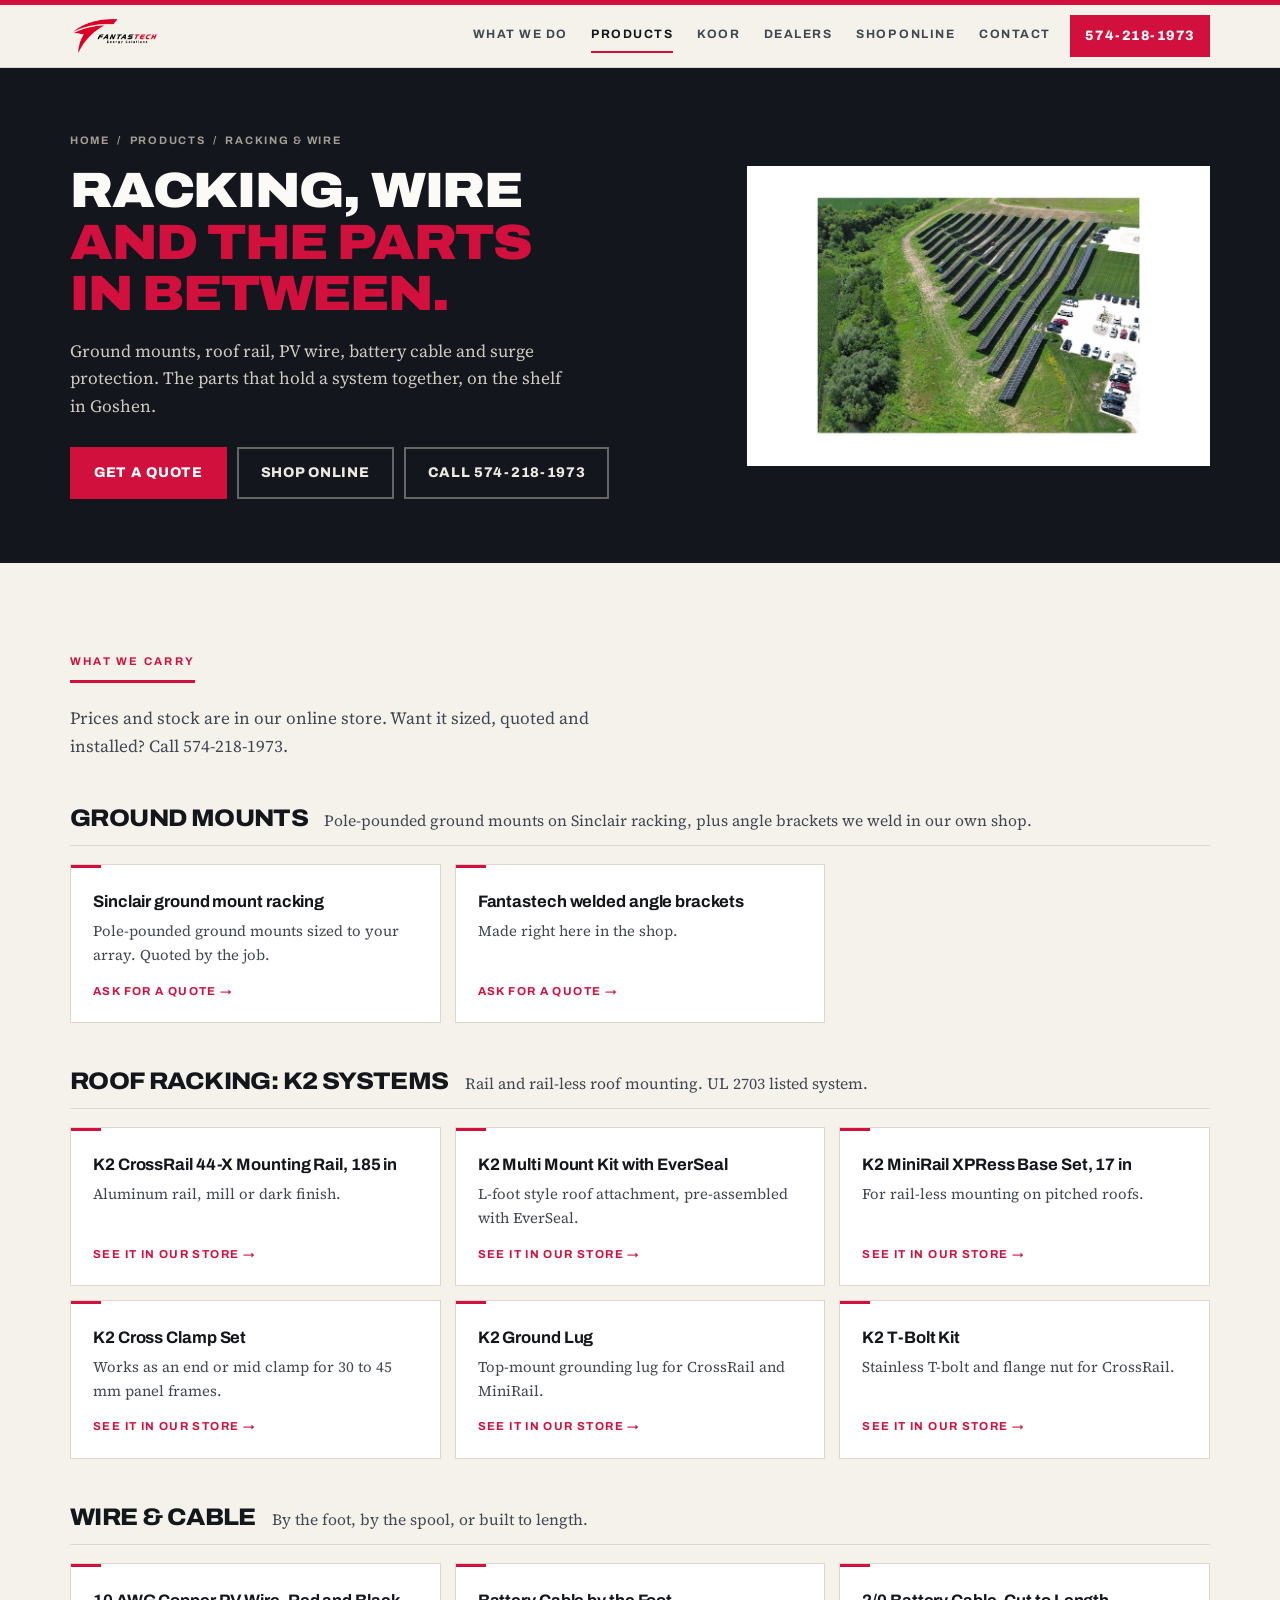
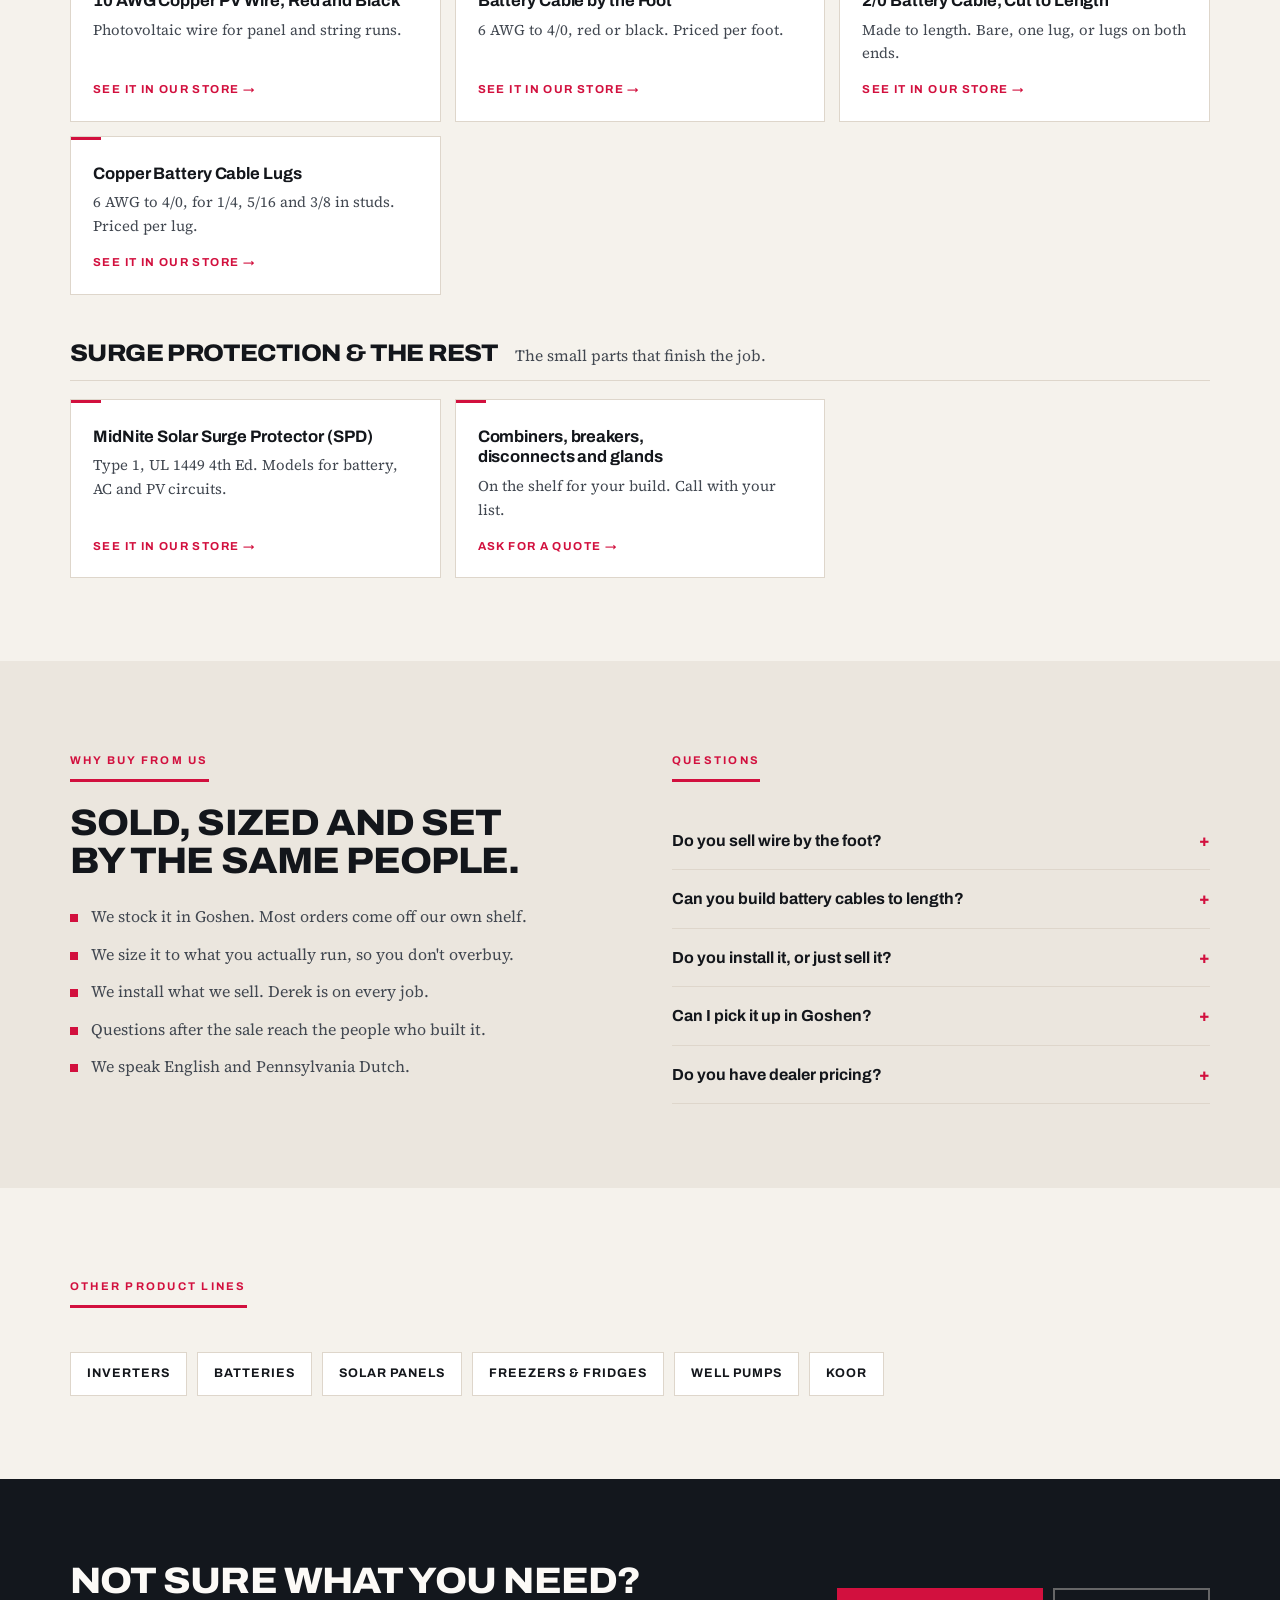
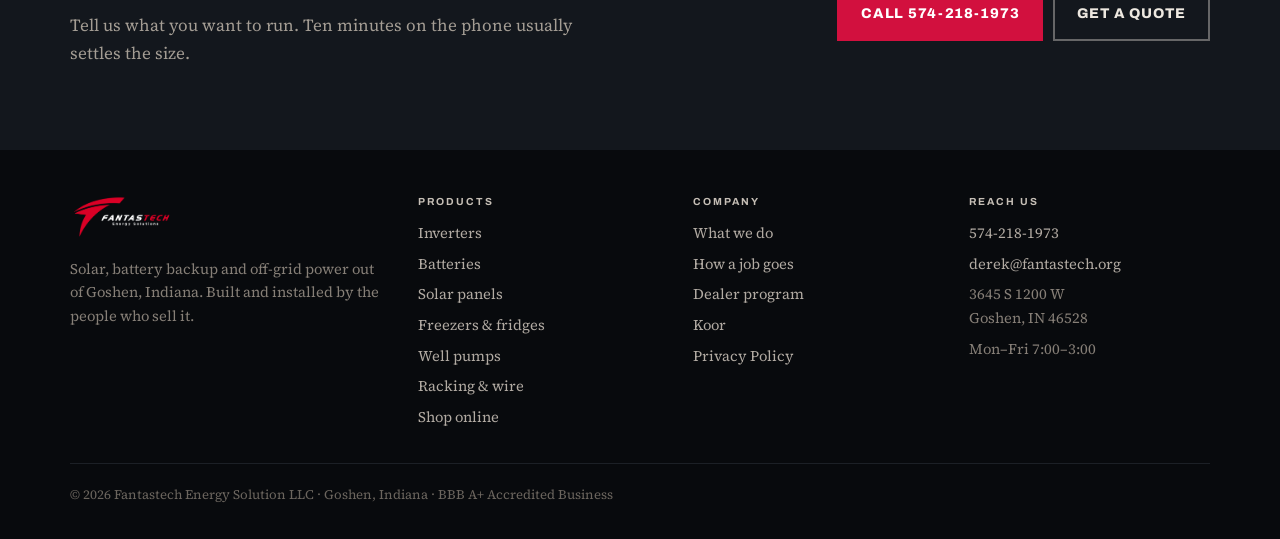
==== racking-wire.html @ 42790574 "Product pages: inverters, batteries, panels, freezers and fridges, well pumps, racking and wire Six " ====
<!DOCTYPE html>
<html lang="en">
<head>
<meta charset="utf-8">
<meta name="viewport" content="width=device-width,initial-scale=1,viewport-fit=cover">
<title>Solar Racking, PV Wire &amp; Battery Cable | Fantastech Energy, Goshen IN</title>
<meta name="description" content="Ground mount and roof racking (Sinclair, K2), PV wire, battery cable by the foot, lugs, surge protection, breakers and disconnects. On the shelf at Fantastech Energy in Goshen, Indiana.">
<link rel="canonical" href="https://fantastechenergy.com/racking-wire.html">
<meta name="robots" content="index,follow,max-image-preview:large">
<meta name="theme-color" content="#D2103E">
<meta name="geo.region" content="US-IN">
<meta name="geo.placename" content="Goshen, Indiana">
<link rel="icon" href="img/logo.png">
<meta property="og:type" content="website">
<meta property="og:site_name" content="Fantastech Energy">
<meta property="og:url" content="https://fantastechenergy.com/racking-wire.html">
<meta property="og:title" content="Solar Racking, PV Wire &amp; Battery Cable | Fantastech Energy, Goshen IN">
<meta property="og:description" content="Ground mount and roof racking (Sinclair, K2), PV wire, battery cable by the foot, lugs, surge protection, breakers and disconnects. On the shelf at Fantastech Energy in Goshen, Indiana.">
<meta property="og:image" content="https://fantastechenergy.com/img/sinclair-c-channel.jpg">
<meta name="twitter:card" content="summary_large_image">
<script type="application/ld+json">
{
 "@context": "https://schema.org",
 "@graph": [
  {
   "@type": "CollectionPage",
   "@id": "https://fantastechenergy.com/racking-wire.html#page",
   "url": "https://fantastechenergy.com/racking-wire.html",
   "name": "Solar Racking, PV Wire & Battery Cable | Fantastech Energy, Goshen IN",
   "description": "Ground mount and roof racking (Sinclair, K2), PV wire, battery cable by the foot, lugs, surge protection, breakers and disconnects. On the shelf at Fantastech Energy in Goshen, Indiana.",
   "isPartOf": {
    "@id": "https://fantastechenergy.com/#website"
   },
   "provider": {
    "@id": "https://fantastechenergy.com/#business"
   },
   "mainEntity": {
    "@type": "ItemList",
    "name": "Racking & wire",
    "numberOfItems": 11,
    "itemListElement": [
     {
      "@type": "ListItem",
      "position": 1,
      "name": "K2 CrossRail 44-X Mounting Rail, 185 in",
      "url": "https://solartimetracker.com/product/k2-crossrail-44-x-mounting-rail-185-in-mill-or-dark/"
     },
     {
      "@type": "ListItem",
      "position": 2,
      "name": "K2 Multi Mount Kit with EverSeal",
      "url": "https://solartimetracker.com/product/k2-multi-mount-kit-with-everseal-mill/"
     },
     {
      "@type": "ListItem",
      "position": 3,
      "name": "K2 MiniRail XPRess Base Set, 17 in",
      "url": "https://solartimetracker.com/product/k2-minirail-xpress-base-set-17-in-mill/"
     },
     {
      "@type": "ListItem",
      "position": 4,
      "name": "K2 Cross Clamp Set",
      "url": "https://solartimetracker.com/product/k2-cross-clamp-set-end-mid-clamp-30-45mm-mill/"
     },
     {
      "@type": "ListItem",
      "position": 5,
      "name": "K2 Ground Lug",
      "url": "https://solartimetracker.com/product/k2-ground-lug-13mm-hex-set/"
     },
     {
      "@type": "ListItem",
      "position": 6,
      "name": "K2 T-Bolt Kit",
      "url": "https://solartimetracker.com/product/k2-t-bolt-kit-13x25mm-with-flange-nut/"
     },
     {
      "@type": "ListItem",
      "position": 7,
      "name": "10 AWG Copper PV Wire, Red and Black",
      "url": "https://solartimetracker.com/product/10-awg-copper-pv-wire-black-and-red/"
     },
     {
      "@type": "ListItem",
      "position": 8,
      "name": "Battery Cable by the Foot",
      "url": "https://solartimetracker.com/product/battery-cable-by-the-foot-6-awg-to-4-0-awg-red-or-black/"
     },
     {
      "@type": "ListItem",
      "position": 9,
      "name": "2/0 Battery Cable, Cut to Length",
      "url": "https://solartimetracker.com/product/2-0-awg-battery-cable-cut-to-length/"
     },
     {
      "@type": "ListItem",
      "position": 10,
      "name": "Copper Battery Cable Lugs",
      "url": "https://solartimetracker.com/product/copper-battery-cable-lugs-6-awg-to-4-0-awg/"
     },
     {
      "@type": "ListItem",
      "position": 11,
      "name": "MidNite Solar Surge Protector (SPD)",
      "url": "https://solartimetracker.com/product/midnite-solar-surge-protector-spd-115-vdc-300-vac-300-vdc-or-600-vdc/"
     }
    ]
   }
  },
  {
   "@type": "WebSite",
   "@id": "https://fantastechenergy.com/#website",
   "url": "https://fantastechenergy.com/",
   "name": "Fantastech Energy"
  },
  {
   "@type": "BreadcrumbList",
   "itemListElement": [
    {
     "@type": "ListItem",
     "position": 1,
     "name": "Home",
     "item": "https://fantastechenergy.com/"
    },
    {
     "@type": "ListItem",
     "position": 2,
     "name": "Products",
     "item": "https://fantastechenergy.com/#lines"
    },
    {
     "@type": "ListItem",
     "position": 3,
     "name": "Racking & wire",
     "item": "https://fantastechenergy.com/racking-wire.html"
    }
   ]
  },
  {
   "@type": "FAQPage",
   "mainEntity": [
    {
     "@type": "Question",
     "name": "Do you sell wire by the foot?",
     "acceptedAnswer": {
      "@type": "Answer",
      "text": "Yes. Battery cable from 6 AWG to 4/0 and PV wire by the foot or the spool."
     }
    },
    {
     "@type": "Question",
     "name": "Can you build battery cables to length?",
     "acceptedAnswer": {
      "@type": "Answer",
      "text": "Yes. 2/0 cable cut to length with lugs crimped on, ready to install."
     }
    },
    {
     "@type": "Question",
     "name": "Do you install it, or just sell it?",
     "acceptedAnswer": {
      "@type": "Answer",
      "text": "Both. We design and install in Elkhart, LaGrange, Noble and Kosciusko counties, and we ship equipment nationwide."
     }
    },
    {
     "@type": "Question",
     "name": "Can I pick it up in Goshen?",
     "acceptedAnswer": {
      "@type": "Answer",
      "text": "Yes. Our shop and warehouse is at 3645 S 1200 W, Goshen, IN 46528, open Monday to Friday, 7:00 AM to 3:00 PM. Saturday by appointment."
     }
    },
    {
     "@type": "Question",
     "name": "Do you have dealer pricing?",
     "acceptedAnswer": {
      "@type": "Answer",
      "text": "Yes. Installers and resellers can apply for tiered dealer pricing: entry wholesale, wholesale and distributor. Call 574-218-1973 or use the form on our home page."
     }
    }
   ]
  }
 ]
}
</script>
<link rel="preconnect" href="https://fonts.googleapis.com">
<link rel="preconnect" href="https://fonts.gstatic.com" crossorigin>
<link rel="stylesheet" href="https://fonts.googleapis.com/css2?family=Archivo:wdth,wght@100..115,400..900&family=Source+Serif+4:opsz,wght@8..60,400;8..60,600&display=swap">
<link rel="stylesheet" href="products.css">
</head>
<body>
<div class="topline"></div>
<header>
  <div class="wrap bar">
    <a class="home" href="/" aria-label="Fantastech Energy home"><img class="lg-light" src="img/logo.png" alt="Fantastech Energy"><img class="lg-dark" src="img/logo-white.png" alt="Fantastech Energy"></a>
    <nav>
      <a href="/#work">What We Do</a>
      <a href="/#lines" aria-current="page">Products</a>
      <a href="/#koor">Koor</a>
      <a href="/#dealers">Dealers</a>
      <a href="https://solartimetracker.com/solar-products/">Shop Online</a>
      <a href="/#contact">Contact</a>
    </nav>
    <a class="tel" href="tel:5742181973">574&#8209;218&#8209;1973</a>
  </div>
</header>

<section class="phero">
  <div class="wrap">
    <div>
      <div class="crumbs"><a href="/">Home</a> &nbsp;/&nbsp; <a href="/#lines">Products</a> &nbsp;/&nbsp; Racking &amp; wire</div>
      <h1>Racking, wire<span>And the parts in between.</span></h1>
      <p class="sub">Ground mounts, roof rail, PV wire, battery cable and surge protection. The parts that hold a system together, on the shelf in Goshen.</p>
      <div class="ctas">
        <a class="btn btn-p" href="/#contact">Get a quote</a>
        <a class="btn btn-o" href="https://solartimetracker.com/product-category/racking-mounting/" rel="noopener">Shop online</a>
        <a class="btn btn-o" href="tel:5742181973">Call 574-218-1973</a>
      </div>
    </div>
    <div class="pic"><img src="img/sinclair-c-channel.jpg" alt="Ground mount solar array on Sinclair racking"></div>
  </div>
</section>

<section class="sec">
  <div class="wrap">
    <div class="tag">What we carry</div>
    <p class="lede" style="margin-top:0">Prices and stock are in our online store. Want it sized, quoted and installed? Call 574-218-1973.</p>
    <div class="brandgroup">
      <div class="brandhead"><h2>Ground mounts</h2><p>Pole-pounded ground mounts on Sinclair racking, plus angle brackets we weld in our own shop.</p></div>
      <div class="models">
        <div class="model">
          <h3>Sinclair ground mount racking</h3>
          <p>Pole-pounded ground mounts sized to your array. Quoted by the job.</p>
          <a class="go" href="/#contact">Ask for a quote &rarr;</a>
        </div>
        <div class="model">
          <h3>Fantastech welded angle brackets</h3>
          <p>Made right here in the shop.</p>
          <a class="go" href="/#contact">Ask for a quote &rarr;</a>
        </div>
      </div>
    </div>
    <div class="brandgroup">
      <div class="brandhead"><h2>Roof racking: K2 Systems</h2><p>Rail and rail-less roof mounting. UL 2703 listed system.</p></div>
      <div class="models">
        <div class="model">
          <h3>K2 CrossRail 44-X Mounting Rail, 185 in</h3>
          <p>Aluminum rail, mill or dark finish.</p>
          <a class="go" href="https://solartimetracker.com/product/k2-crossrail-44-x-mounting-rail-185-in-mill-or-dark/" rel="noopener">See it in our store &rarr;</a>
        </div>
        <div class="model">
          <h3>K2 Multi Mount Kit with EverSeal</h3>
          <p>L-foot style roof attachment, pre-assembled with EverSeal.</p>
          <a class="go" href="https://solartimetracker.com/product/k2-multi-mount-kit-with-everseal-mill/" rel="noopener">See it in our store &rarr;</a>
        </div>
        <div class="model">
          <h3>K2 MiniRail XPRess Base Set, 17 in</h3>
          <p>For rail-less mounting on pitched roofs.</p>
          <a class="go" href="https://solartimetracker.com/product/k2-minirail-xpress-base-set-17-in-mill/" rel="noopener">See it in our store &rarr;</a>
        </div>
        <div class="model">
          <h3>K2 Cross Clamp Set</h3>
          <p>Works as an end or mid clamp for 30 to 45 mm panel frames.</p>
          <a class="go" href="https://solartimetracker.com/product/k2-cross-clamp-set-end-mid-clamp-30-45mm-mill/" rel="noopener">See it in our store &rarr;</a>
        </div>
        <div class="model">
          <h3>K2 Ground Lug</h3>
          <p>Top-mount grounding lug for CrossRail and MiniRail.</p>
          <a class="go" href="https://solartimetracker.com/product/k2-ground-lug-13mm-hex-set/" rel="noopener">See it in our store &rarr;</a>
        </div>
        <div class="model">
          <h3>K2 T-Bolt Kit</h3>
          <p>Stainless T-bolt and flange nut for CrossRail.</p>
          <a class="go" href="https://solartimetracker.com/product/k2-t-bolt-kit-13x25mm-with-flange-nut/" rel="noopener">See it in our store &rarr;</a>
        </div>
      </div>
    </div>
    <div class="brandgroup">
      <div class="brandhead"><h2>Wire &amp; cable</h2><p>By the foot, by the spool, or built to length.</p></div>
      <div class="models">
        <div class="model">
          <h3>10 AWG Copper PV Wire, Red and Black</h3>
          <p>Photovoltaic wire for panel and string runs.</p>
          <a class="go" href="https://solartimetracker.com/product/10-awg-copper-pv-wire-black-and-red/" rel="noopener">See it in our store &rarr;</a>
        </div>
        <div class="model">
          <h3>Battery Cable by the Foot</h3>
          <p>6 AWG to 4/0, red or black. Priced per foot.</p>
          <a class="go" href="https://solartimetracker.com/product/battery-cable-by-the-foot-6-awg-to-4-0-awg-red-or-black/" rel="noopener">See it in our store &rarr;</a>
        </div>
        <div class="model">
          <h3>2/0 Battery Cable, Cut to Length</h3>
          <p>Made to length. Bare, one lug, or lugs on both ends.</p>
          <a class="go" href="https://solartimetracker.com/product/2-0-awg-battery-cable-cut-to-length/" rel="noopener">See it in our store &rarr;</a>
        </div>
        <div class="model">
          <h3>Copper Battery Cable Lugs</h3>
          <p>6 AWG to 4/0, for 1/4, 5/16 and 3/8 in studs. Priced per lug.</p>
          <a class="go" href="https://solartimetracker.com/product/copper-battery-cable-lugs-6-awg-to-4-0-awg/" rel="noopener">See it in our store &rarr;</a>
        </div>
      </div>
    </div>
    <div class="brandgroup">
      <div class="brandhead"><h2>Surge protection &amp; the rest</h2><p>The small parts that finish the job.</p></div>
      <div class="models">
        <div class="model">
          <h3>MidNite Solar Surge Protector (SPD)</h3>
          <p>Type 1, UL 1449 4th Ed. Models for battery, AC and PV circuits.</p>
          <a class="go" href="https://solartimetracker.com/product/midnite-solar-surge-protector-spd-115-vdc-300-vac-300-vdc-or-600-vdc/" rel="noopener">See it in our store &rarr;</a>
        </div>
        <div class="model">
          <h3>Combiners, breakers, disconnects and glands</h3>
          <p>On the shelf for your build. Call with your list.</p>
          <a class="go" href="/#contact">Ask for a quote &rarr;</a>
        </div>
      </div>
    </div>
  </div>
</section>

<section class="sec why">
  <div class="wrap split">
    <div>
      <div class="tag">Why buy from us</div>
      <h2>Sold, sized and set<br>by the same people.</h2>
      <ul class="checks">
        <li>We stock it in Goshen. Most orders come off our own shelf.</li>
        <li>We size it to what you actually run, so you don&#x27;t overbuy.</li>
        <li>We install what we sell. Derek is on every job.</li>
        <li>Questions after the sale reach the people who built it.</li>
        <li>We speak English and Pennsylvania Dutch.</li>
      </ul>
    </div>
    <div>
      <div class="tag">Questions</div>
      <div class="faq">
        <details><summary>Do you sell wire by the foot?</summary><p>Yes. Battery cable from 6 AWG to 4/0 and PV wire by the foot or the spool.</p></details>
        <details><summary>Can you build battery cables to length?</summary><p>Yes. 2/0 cable cut to length with lugs crimped on, ready to install.</p></details>
        <details><summary>Do you install it, or just sell it?</summary><p>Both. We design and install in Elkhart, LaGrange, Noble and Kosciusko counties, and we ship equipment nationwide.</p></details>
        <details><summary>Can I pick it up in Goshen?</summary><p>Yes. Our shop and warehouse is at 3645 S 1200 W, Goshen, IN 46528, open Monday to Friday, 7:00 AM to 3:00 PM. Saturday by appointment.</p></details>
        <details><summary>Do you have dealer pricing?</summary><p>Yes. Installers and resellers can apply for tiered dealer pricing: entry wholesale, wholesale and distributor. Call 574-218-1973 or use the form on our home page.</p></details>
      </div>
    </div>
  </div>
</section>

<section class="sec">
  <div class="wrap">
    <div class="tag">Other product lines</div>
    <div class="others">
      <a href="solar-inverters.html">Inverters</a>
      <a href="solar-batteries.html">Batteries</a>
      <a href="solar-panels.html">Solar panels</a>
      <a href="solar-freezers-refrigerators.html">Freezers &amp; fridges</a>
      <a href="solar-well-pumps.html">Well pumps</a>
      <a href="https://koorusa.com/" rel="noopener">Koor</a>
    </div>
  </div>
</section>

<section class="sec callband">
  <div class="wrap">
    <div>
      <h2>Not sure what you need?</h2>
      <p>Tell us what you want to run. Ten minutes on the phone usually settles the size.</p>
    </div>
    <div class="ctas" style="margin-top:0">
      <a class="btn btn-p" href="tel:5742181973">Call 574-218-1973</a>
      <a class="btn btn-o" href="/#contact">Get a quote</a>
    </div>
  </div>
</section>

<footer class="site">
  <div class="wrap">
    <div class="cols">
      <div>
        <img src="img/logo-white.png" alt="Fantastech Energy">
        <p>Solar, battery backup and off-grid power out of Goshen, Indiana. Built and installed by the people who sell it.</p>
      </div>
      <div>
        <h4>Products</h4>
        <ul>
          <li><a href="solar-inverters.html">Inverters</a></li>
          <li><a href="solar-batteries.html">Batteries</a></li>
          <li><a href="solar-panels.html">Solar panels</a></li>
          <li><a href="solar-freezers-refrigerators.html">Freezers &amp; fridges</a></li>
          <li><a href="solar-well-pumps.html">Well pumps</a></li>
          <li><a href="racking-wire.html">Racking &amp; wire</a></li>
          <li><a href="https://solartimetracker.com/solar-products/">Shop online</a></li>
        </ul>
      </div>
      <div>
        <h4>Company</h4>
        <ul>
          <li><a href="/#work">What we do</a></li>
          <li><a href="/#how">How a job goes</a></li>
          <li><a href="/#dealers">Dealer program</a></li>
          <li><a href="https://koorusa.com/">Koor</a></li>
          <li><a href="privacy.html">Privacy Policy</a></li>
        </ul>
      </div>
      <div>
        <h4>Reach us</h4>
        <ul>
          <li><a href="tel:5742181973">574-218-1973</a></li>
          <li><a href="mailto:derek@fantastech.org">derek@fantastech.org</a></li>
          <li>3645 S 1200 W<br>Goshen, IN 46528</li>
          <li>Mon–Fri 7:00–3:00</li>
        </ul>
      </div>
    </div>
    <div class="legal">© 2026 Fantastech Energy Solution LLC · Goshen, Indiana · BBB A+ Accredited Business</div>
  </div>
</footer>
</body>
</html>
---- products.css ----
/* Shared look for the product pages. Colors, type and header/footer match index.html. */
:root{
  --paper:#F5F2EC;
  --surface:#FFFFFF;
  --sunk:#EBE6DE;
  --ink:#13161B;
  --ink-2:#414750;
  --muted:#756F67;
  --line:#DED6CB;
  --red:#D2103E;
  --red-deep:#A00B2E;
  --steel:#13171D;
  --steel-2:#1D232B;
  --on-steel:#EDE8E0;
  --on-steel-2:#A49D94;
  --amber:#E3A13C;
  --lift:0 1px 0 var(--line),0 14px 30px -20px rgba(19,22,27,.5);
}
@media (prefers-color-scheme:dark){
  :root:not([data-theme="light"]){
    --paper:#0F1216;--surface:#161A20;--sunk:#1B2027;
    --ink:#EDE8E0;--ink-2:#BDB6AD;--muted:#8E877F;
    --line:#2A3038;
    --red:#F0426B;--red-deep:#D2103E;
    --steel:#090B0E;--steel-2:#14181E;
    --on-steel:#EDE8E0;--on-steel-2:#8E877F;--amber:#E3A13C;
    --lift:0 1px 0 var(--line),0 16px 34px -22px rgba(0,0,0,.9);
  }
}
:root[data-theme="dark"]{
  --paper:#0F1216;--surface:#161A20;--sunk:#1B2027;
  --ink:#EDE8E0;--ink-2:#BDB6AD;--muted:#8E877F;
  --line:#2A3038;
  --red:#F0426B;--red-deep:#D2103E;
  --steel:#090B0E;--steel-2:#14181E;
  --on-steel:#EDE8E0;--on-steel-2:#8E877F;--amber:#E3A13C;
  --lift:0 1px 0 var(--line),0 16px 34px -22px rgba(0,0,0,.9);
}
html{color-scheme:light dark}
*{box-sizing:border-box}
body{
  margin:0;background:var(--paper);color:var(--ink);
  font-family:"Source Serif 4",Georgia,serif;font-size:17px;line-height:1.6;
  -webkit-font-smoothing:antialiased;
}
img{max-width:100%;display:block}
a{color:inherit}
::selection{background:var(--red);color:#fff}
h1,h2,h3,h4,nav,.btn,.crumbs,.model .go,.brandhead{font-family:Archivo,"Helvetica Neue",Arial,sans-serif}
h1,h2,h3{margin:0;text-wrap:balance;line-height:1.04;letter-spacing:-.025em}
h1{font-weight:900;font-variation-settings:"wdth" 112;font-size:clamp(1.9rem,4.4vw,3.1rem);text-transform:uppercase}
h2{font-weight:800;font-variation-settings:"wdth" 108;font-size:clamp(1.5rem,3.4vw,2.3rem);text-transform:uppercase}
h3{font-weight:700;font-size:1.04rem;line-height:1.25;letter-spacing:-.006em}
p{margin:0}
.wrap{width:100%;max-width:1180px;margin-inline:auto;padding-inline:20px}
.sec{padding-block:clamp(48px,6.5vw,88px)}
.tag{
  font-family:Archivo,sans-serif;font-weight:700;font-size:.7rem;letter-spacing:.2em;
  text-transform:uppercase;color:var(--red);display:inline-block;
  padding-bottom:9px;border-bottom:3px solid var(--red);margin-bottom:22px;
}
.lede{font-size:1.07rem;color:var(--ink-2);max-width:62ch;margin-top:16px}

/* header */
.topline{height:5px;background:var(--red)}
header{
  position:sticky;top:0;z-index:60;
  background:color-mix(in srgb,var(--paper) 92%,transparent);
  backdrop-filter:saturate(1.5) blur(12px);
  border-bottom:1px solid var(--line);
}
.bar{display:flex;align-items:center;gap:20px;padding-block:10px}
.bar .home img{height:40px;width:auto}
.lg-dark{display:none}
@media (prefers-color-scheme:dark){:root:not([data-theme="light"]) .lg-light{display:none}:root:not([data-theme="light"]) .lg-dark{display:block}}
:root[data-theme="dark"] .lg-light{display:none}
:root[data-theme="dark"] .lg-dark{display:block}
nav{display:flex;gap:24px;margin-left:auto}
nav a{
  font-weight:700;font-size:.76rem;letter-spacing:.12em;text-transform:uppercase;
  text-decoration:none;color:var(--ink-2);padding-block:6px;
  border-bottom:2px solid transparent;transition:color .15s,border-color .15s;
}
nav a:hover,nav a[aria-current]{color:var(--ink);border-bottom-color:var(--red)}
nav a{white-space:nowrap}
@media (max-width:1180px){nav{gap:15px}nav a{font-size:.68rem;letter-spacing:.08em}}
.tel{
  font-family:Archivo,sans-serif;font-weight:800;font-size:.85rem;letter-spacing:.04em;background:var(--red);color:#fff;
  text-decoration:none;padding:10px 15px;white-space:nowrap;
}
.tel:hover{background:var(--red-deep)}
@media (max-width:900px){nav{display:none}.bar .tel{margin-left:auto}}

/* page hero */
.phero{background:var(--steel);color:var(--on-steel)}
.phero .wrap{display:grid;grid-template-columns:minmax(0,1.15fr) minmax(0,.85fr);gap:clamp(24px,4vw,60px);align-items:center;padding-block:clamp(34px,5vw,64px)}
@media (max-width:860px){.phero .wrap{grid-template-columns:minmax(0,1fr)}}
.crumbs{font-weight:700;font-size:.68rem;letter-spacing:.16em;text-transform:uppercase;color:var(--on-steel-2);margin-bottom:16px}
.crumbs a{color:var(--on-steel-2);text-decoration:none}
.crumbs a:hover{color:#fff}
.phero h1{color:#FCFAF7}
.phero h1 span{display:block;color:var(--red)}
.phero .sub{color:#CFC9C1;font-size:1.08rem;margin-top:18px;max-width:56ch}
.phero .pic{background:#fff;display:flex;align-items:center;justify-content:center;padding:22px;height:300px}
.phero .pic img{max-height:100%;width:auto;object-fit:contain}
.phero .pic.full{padding:0}
.phero .pic.full img{width:100%;height:100%;object-fit:cover}
.ctas{display:flex;gap:10px;flex-wrap:wrap;margin-top:26px}
.btn{
  font-weight:800;font-size:.88rem;letter-spacing:.05em;
  text-transform:uppercase;padding:13px 22px;text-decoration:none;display:inline-block;
  border:2px solid transparent;transition:background .15s,border-color .15s,color .15s;
}
.btn-p{background:var(--red);color:#fff}
.btn-p:hover{background:var(--red-deep)}
.btn-o{border-color:rgba(237,232,224,.38);color:#EDE8E0}
.btn-o:hover{border-color:#EDE8E0;background:rgba(255,255,255,.08)}
.btn-d{border-color:var(--ink);color:var(--ink)}
.btn-d:hover{background:var(--ink);color:var(--paper)}

/* model lists */
.brandgroup{margin-top:46px}
.brandgroup:first-of-type{margin-top:36px}
.brandhead{display:flex;flex-wrap:wrap;align-items:baseline;gap:8px 16px;padding-bottom:12px;border-bottom:1px solid var(--line)}
.brandhead h2{font-size:clamp(1.15rem,2.3vw,1.5rem)}
.brandhead p{font-family:"Source Serif 4",Georgia,serif;font-size:.98rem;color:var(--ink-2);flex:1 1 320px}
.models{display:grid;grid-template-columns:repeat(3,1fr);gap:14px;margin-top:18px}
@media (max-width:940px){.models{grid-template-columns:repeat(2,1fr)}}
@media (max-width:600px){.models{grid-template-columns:1fr}}
.model{background:var(--surface);border:1px solid var(--line);padding:22px 22px 20px;display:flex;flex-direction:column;position:relative}
.model::before{content:"";position:absolute;top:0;left:0;width:30px;height:3px;background:var(--red)}
.model h3{padding-top:4px}
.model p{font-size:.93rem;color:var(--ink-2);margin-top:8px;flex:1}
.model .go{
  margin-top:14px;font-weight:700;font-size:.72rem;letter-spacing:.12em;text-transform:uppercase;
  color:var(--red);text-decoration:none;align-self:flex-start;border-bottom:2px solid transparent;
}
.model .go:hover{border-bottom-color:var(--red)}

/* why us + faq */
.why{background:var(--sunk)}
.split{display:grid;grid-template-columns:1fr 1fr;gap:clamp(30px,5vw,70px);align-items:start}
@media (max-width:860px){.split{grid-template-columns:1fr}}
.checks{list-style:none;margin:24px 0 0;padding:0;display:grid;gap:12px}
.checks li{display:flex;gap:13px;align-items:flex-start;font-size:1rem;color:var(--ink-2)}
.checks li::before{content:"";flex:none;width:8px;height:8px;margin-top:10px;background:var(--red)}
.faq{margin-top:8px}
.faq details{border-bottom:1px solid var(--line);padding:16px 0}
.faq summary{font-family:Archivo,sans-serif;font-weight:700;font-size:1rem;cursor:pointer;list-style:none;display:flex;justify-content:space-between;gap:16px}
.faq summary::-webkit-details-marker{display:none}
.faq summary::after{content:"+";color:var(--red);font-weight:900}
.faq details[open] summary::after{content:"\2013"}
.faq details p{margin-top:10px;color:var(--ink-2);font-size:.98rem}

/* other lines */
.others{display:flex;flex-wrap:wrap;gap:10px;margin-top:22px}
.others a{
  font-family:Archivo,sans-serif;font-weight:700;font-size:.78rem;letter-spacing:.08em;text-transform:uppercase;
  text-decoration:none;padding:11px 16px;border:1px solid var(--line);background:var(--surface);color:var(--ink);
}
.others a:hover{border-color:var(--red);color:var(--red)}

/* call band */
.callband{background:var(--steel);color:var(--on-steel)}
.callband .wrap{display:flex;flex-wrap:wrap;gap:24px;align-items:center;justify-content:space-between}
.callband h2{color:#FCFAF7}
.callband p{color:var(--on-steel-2);margin-top:12px;max-width:58ch}

/* footer */
footer.site{background:#080A0D;color:#867F77;padding-block:44px 34px;font-size:.92rem}
footer.site .cols{display:grid;grid-template-columns:1.3fr 1fr 1fr 1fr;gap:34px}
@media (max-width:860px){footer.site .cols{grid-template-columns:1fr 1fr}}
@media (max-width:520px){footer.site .cols{grid-template-columns:1fr}}
footer.site img{height:46px;width:auto;margin-bottom:18px}
footer.site h4{
  font-family:Archivo,sans-serif;font-weight:700;font-size:.64rem;letter-spacing:.2em;text-transform:uppercase;
  color:#C6BFB6;margin:0 0 12px;
}
footer.site ul{list-style:none;margin:0;padding:0;display:grid;gap:7px}
footer.site a{color:#B2ABA3;text-decoration:none}
footer.site a:hover{color:#fff}
footer.site .legal{margin-top:34px;padding-top:20px;border-top:1px solid #1C2026;font-size:.82rem;color:#6B655E}

:focus-visible{outline:2px solid var(--red);outline-offset:2px}
@media (prefers-reduced-motion:reduce){*{transition:none!important}}
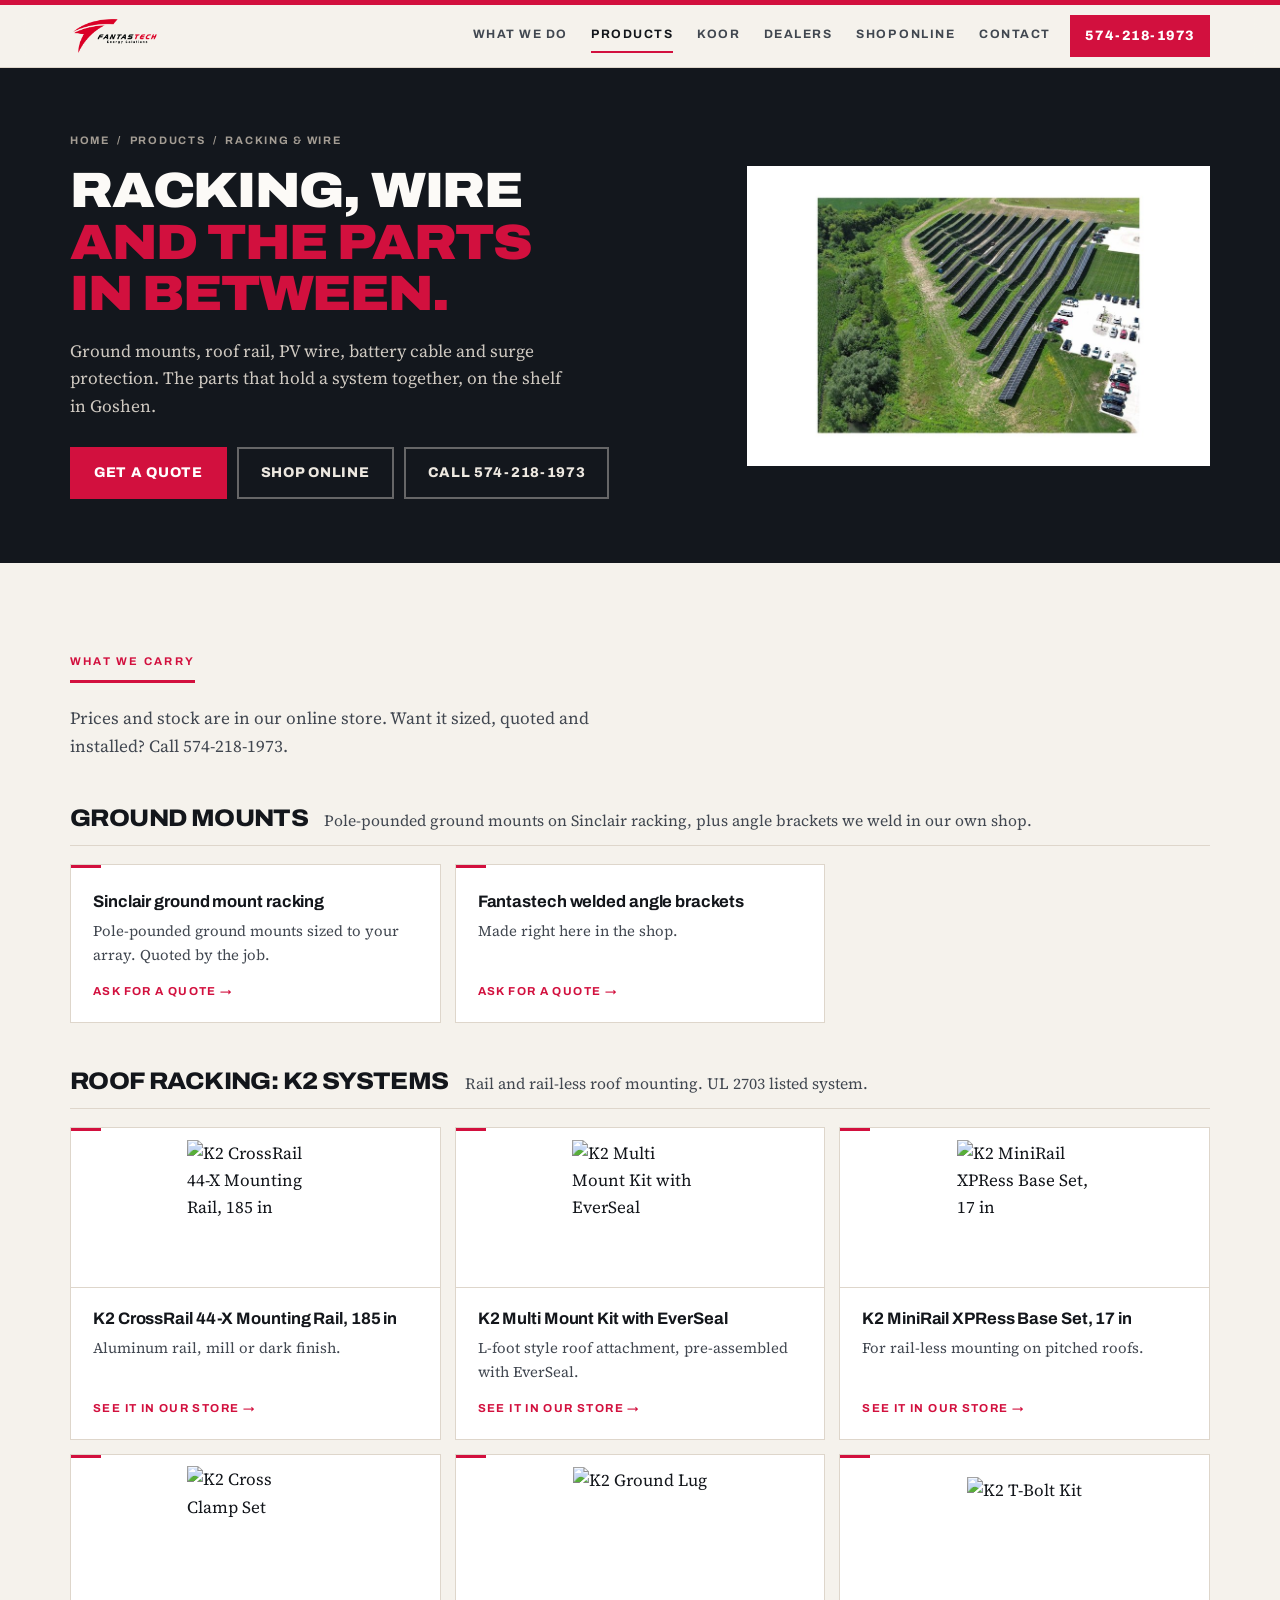
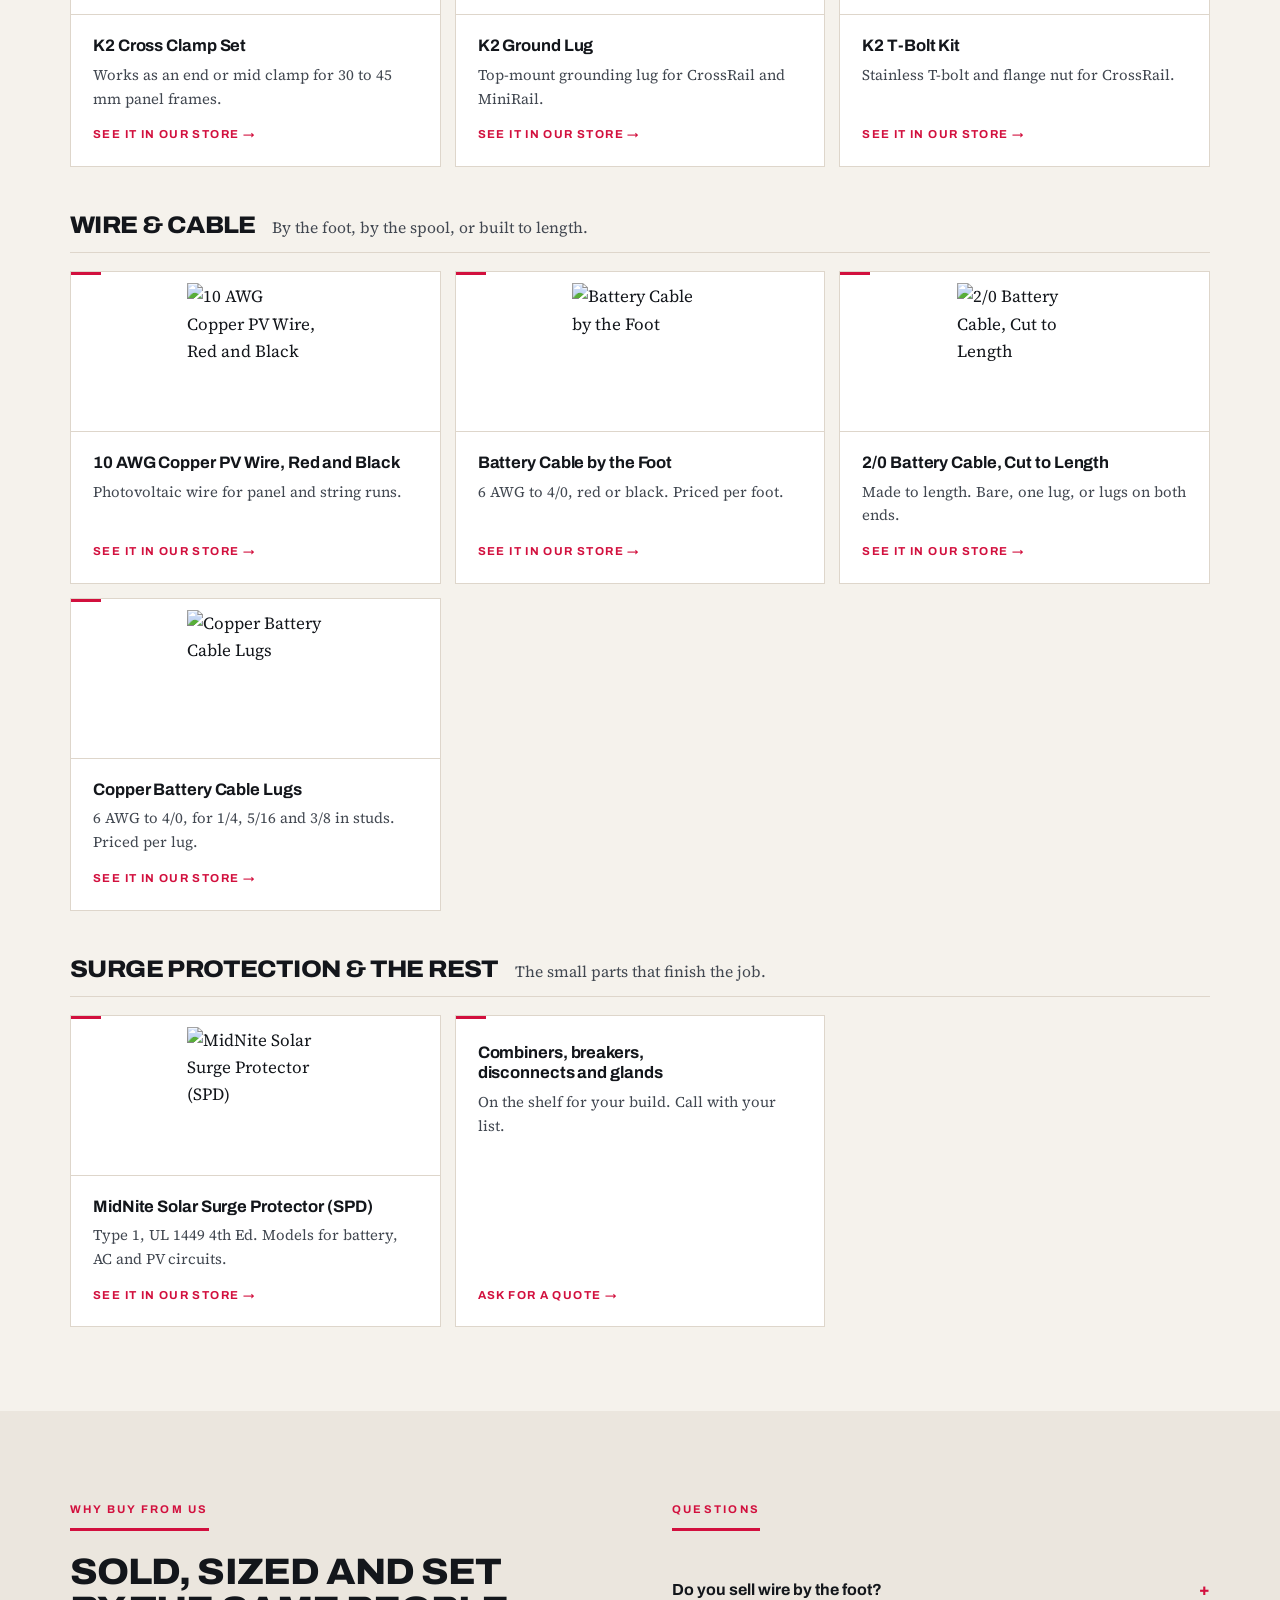
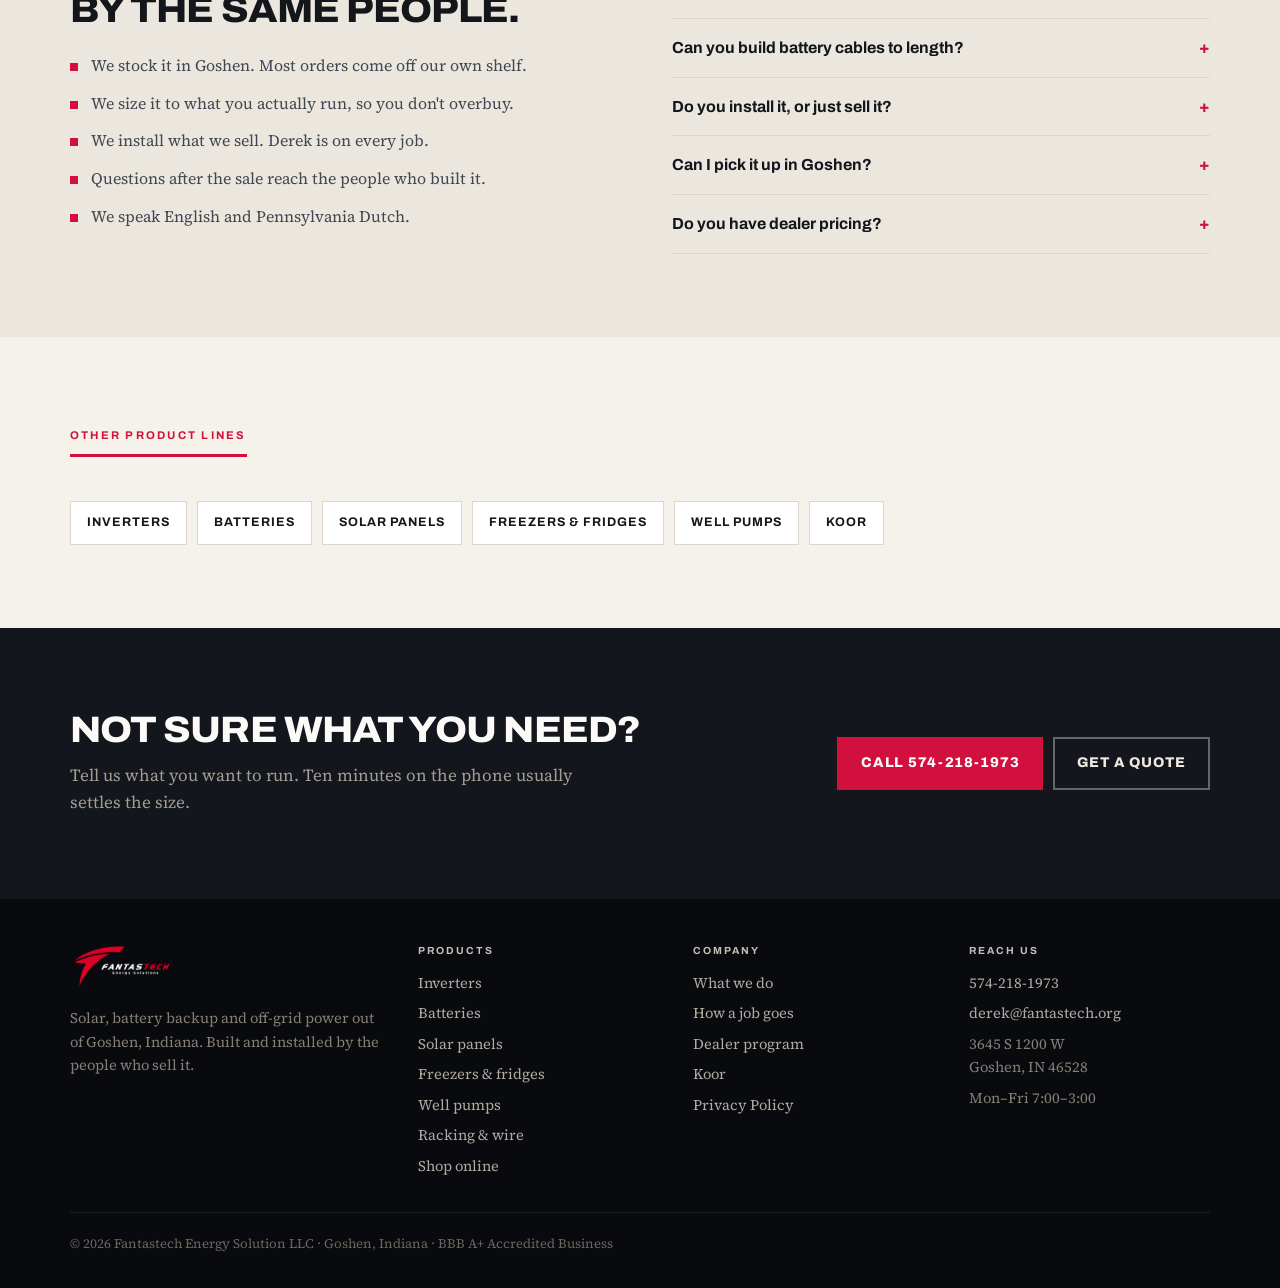
==== commit f46f30f9: "Product photos on the 6 product pages; review button goes to the Google review form Each model card " ====
--- a/racking-wire.html
+++ b/racking-wire.html
@@ -246,31 +246,37 @@
       <div class="brandhead"><h2>Roof racking: K2 Systems</h2><p>Rail and rail-less roof mounting. UL 2703 listed system.</p></div>
       <div class="models">
         <div class="model">
+          <div class="shot"><img src="https://solartimetracker.com/wp-content/uploads/2026/10/k2-crossrail-44-x-185-in-mill-300x300.jpg" alt="K2 CrossRail 44-X Mounting Rail, 185 in" width="300" height="300" loading="lazy"></div>
           <h3>K2 CrossRail 44-X Mounting Rail, 185 in</h3>
           <p>Aluminum rail, mill or dark finish.</p>
           <a class="go" href="https://solartimetracker.com/product/k2-crossrail-44-x-mounting-rail-185-in-mill-or-dark/" rel="noopener">See it in our store &rarr;</a>
         </div>
         <div class="model">
+          <div class="shot"><img src="https://solartimetracker.com/wp-content/uploads/2026/10/k2-multi-mount-kit-with-everseal-mill-300x300.jpg" alt="K2 Multi Mount Kit with EverSeal" width="300" height="300" loading="lazy"></div>
           <h3>K2 Multi Mount Kit with EverSeal</h3>
           <p>L-foot style roof attachment, pre-assembled with EverSeal.</p>
           <a class="go" href="https://solartimetracker.com/product/k2-multi-mount-kit-with-everseal-mill/" rel="noopener">See it in our store &rarr;</a>
         </div>
         <div class="model">
+          <div class="shot"><img src="https://solartimetracker.com/wp-content/uploads/2026/10/k2-minirail-xpress-base-set-17-in-mill-300x300.jpg" alt="K2 MiniRail XPRess Base Set, 17 in" width="300" height="300" loading="lazy"></div>
           <h3>K2 MiniRail XPRess Base Set, 17 in</h3>
           <p>For rail-less mounting on pitched roofs.</p>
           <a class="go" href="https://solartimetracker.com/product/k2-minirail-xpress-base-set-17-in-mill/" rel="noopener">See it in our store &rarr;</a>
         </div>
         <div class="model">
+          <div class="shot"><img src="https://solartimetracker.com/wp-content/uploads/2026/10/k2-cross-clamp-set-end-mid-clamp-30-45mm-mill-300x300.jpg" alt="K2 Cross Clamp Set" width="300" height="300" loading="lazy"></div>
           <h3>K2 Cross Clamp Set</h3>
           <p>Works as an end or mid clamp for 30 to 45 mm panel frames.</p>
           <a class="go" href="https://solartimetracker.com/product/k2-cross-clamp-set-end-mid-clamp-30-45mm-mill/" rel="noopener">See it in our store &rarr;</a>
         </div>
         <div class="model">
+          <div class="shot"><img src="https://solartimetracker.com/wp-content/uploads/2026/10/k2-ground-lug-13mm-hex-set-300x300.jpg" alt="K2 Ground Lug" width="300" height="300" loading="lazy"></div>
           <h3>K2 Ground Lug</h3>
           <p>Top-mount grounding lug for CrossRail and MiniRail.</p>
           <a class="go" href="https://solartimetracker.com/product/k2-ground-lug-13mm-hex-set/" rel="noopener">See it in our store &rarr;</a>
         </div>
         <div class="model">
+          <div class="shot"><img src="https://solartimetracker.com/wp-content/uploads/2026/10/k2-t-bolt-kit-13x25mm-with-flange-nut-300x300.jpg" alt="K2 T-Bolt Kit" width="300" height="300" loading="lazy"></div>
           <h3>K2 T-Bolt Kit</h3>
           <p>Stainless T-bolt and flange nut for CrossRail.</p>
           <a class="go" href="https://solartimetracker.com/product/k2-t-bolt-kit-13x25mm-with-flange-nut/" rel="noopener">See it in our store &rarr;</a>
@@ -281,21 +287,25 @@
       <div class="brandhead"><h2>Wire &amp; cable</h2><p>By the foot, by the spool, or built to length.</p></div>
       <div class="models">
         <div class="model">
+          <div class="shot"><img src="https://solartimetracker.com/wp-content/uploads/2025/02/sh2id29c-300x300.png" alt="10 AWG Copper PV Wire, Red and Black" width="300" height="300" loading="lazy"></div>
           <h3>10 AWG Copper PV Wire, Red and Black</h3>
           <p>Photovoltaic wire for panel and string runs.</p>
           <a class="go" href="https://solartimetracker.com/product/10-awg-copper-pv-wire-black-and-red/" rel="noopener">See it in our store &rarr;</a>
         </div>
         <div class="model">
+          <div class="shot"><img src="https://solartimetracker.com/wp-content/uploads/2026/10/battery-cable-red-black-by-the-foot-300x300.jpg" alt="Battery Cable by the Foot" width="300" height="300" loading="lazy"></div>
           <h3>Battery Cable by the Foot</h3>
           <p>6 AWG to 4/0, red or black. Priced per foot.</p>
           <a class="go" href="https://solartimetracker.com/product/battery-cable-by-the-foot-6-awg-to-4-0-awg-red-or-black/" rel="noopener">See it in our store &rarr;</a>
         </div>
         <div class="model">
+          <div class="shot"><img src="https://solartimetracker.com/wp-content/uploads/2026/10/battery-cable-red-black-by-the-foot-300x300.jpg" alt="2/0 Battery Cable, Cut to Length" width="300" height="300" loading="lazy"></div>
           <h3>2/0 Battery Cable, Cut to Length</h3>
           <p>Made to length. Bare, one lug, or lugs on both ends.</p>
           <a class="go" href="https://solartimetracker.com/product/2-0-awg-battery-cable-cut-to-length/" rel="noopener">See it in our store &rarr;</a>
         </div>
         <div class="model">
+          <div class="shot"><img src="https://solartimetracker.com/wp-content/uploads/2026/10/copper-battery-cable-lug-300x300.jpg" alt="Copper Battery Cable Lugs" width="300" height="300" loading="lazy"></div>
           <h3>Copper Battery Cable Lugs</h3>
           <p>6 AWG to 4/0, for 1/4, 5/16 and 3/8 in studs. Priced per lug.</p>
           <a class="go" href="https://solartimetracker.com/product/copper-battery-cable-lugs-6-awg-to-4-0-awg/" rel="noopener">See it in our store &rarr;</a>
@@ -306,6 +316,7 @@
       <div class="brandhead"><h2>Surge protection &amp; the rest</h2><p>The small parts that finish the job.</p></div>
       <div class="models">
         <div class="model">
+          <div class="shot"><img src="https://solartimetracker.com/wp-content/uploads/2026/10/midnite-solar-surge-protector-mnspd-300x300.jpg" alt="MidNite Solar Surge Protector (SPD)" width="300" height="300" loading="lazy"></div>
           <h3>MidNite Solar Surge Protector (SPD)</h3>
           <p>Type 1, UL 1449 4th Ed. Models for battery, AC and PV circuits.</p>
           <a class="go" href="https://solartimetracker.com/product/midnite-solar-surge-protector-spd-115-vdc-300-vac-300-vdc-or-600-vdc/" rel="noopener">See it in our store &rarr;</a>
--- a/products.css
+++ b/products.css
@@ -128,7 +128,10 @@
 @media (max-width:940px){.models{grid-template-columns:repeat(2,1fr)}}
 @media (max-width:600px){.models{grid-template-columns:1fr}}
 .model{background:var(--surface);border:1px solid var(--line);padding:22px 22px 20px;display:flex;flex-direction:column;position:relative}
-.model::before{content:"";position:absolute;top:0;left:0;width:30px;height:3px;background:var(--red)}
+.model::before{content:"";position:absolute;top:0;left:0;width:30px;height:3px;background:var(--red);z-index:1}
+.model .shot{background:#fff;height:160px;display:flex;align-items:center;justify-content:center;
+  margin:-22px -22px 16px;padding:12px;border-bottom:1px solid var(--line)}
+.model .shot img{max-height:136px;width:auto;height:auto;object-fit:contain}
 .model h3{padding-top:4px}
 .model p{font-size:.93rem;color:var(--ink-2);margin-top:8px;flex:1}
 .model .go{
